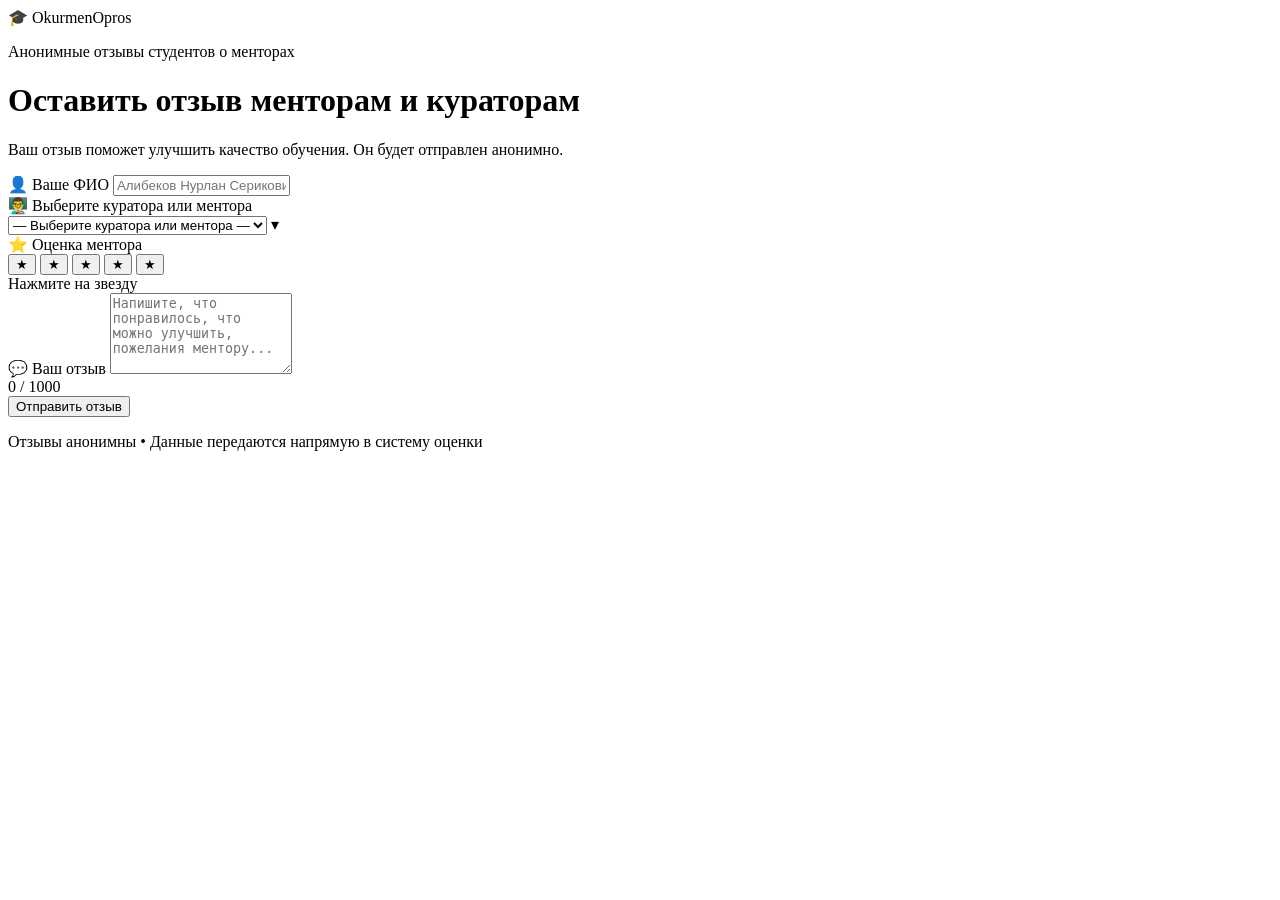
==== index.html @ 2c10abac "Create index.html" ====
<!DOCTYPE html>
<html lang="ru">
<head>
  <meta charset="UTF-8" />
  <meta name="viewport" content="width=device-width, initial-scale=1.0" />
  <title>Отзывы о менторах</title>
  <link rel="stylesheet" href="style.css" />
</head>
<body>

  <div class="page-wrapper">

    <!-- Шапка -->
    <header class="header">
      <div class="header__logo">
        <span class="logo-icon">🎓</span>
        <span class="logo-text">OkurmenOpros</span>
      </div>
      <p class="header__subtitle">Анонимные отзывы студентов о менторах</p>
    </header>

    <!-- Карточка формы -->
    <main class="card" id="formCard">

      <div class="card__title">
        <h1>Оставить отзыв менторам и кураторам</h1>
        <p>Ваш отзыв поможет улучшить качество обучения. Он будет отправлен анонимно.</p>
      </div>

      <form id="reviewForm" novalidate>

        <!-- Шаг 1: ФИО -->
        <div class="form-group">
          <label for="fullName">
            <span class="label-icon">👤</span> Ваше ФИО
          </label>
          <input
            type="text"
            id="fullName"
            name="fullName"
            placeholder="Алибеков Нурлан Серикович"
            autocomplete="name"
          />
          <span class="field-error" id="fullNameError"></span>
        </div>

        <!-- Шаг 2: Выбор ментора -->
        <div class="form-group">
          <label for="mentor">
            <span class="label-icon">👨‍🏫</span> Выберите куратора или ментора
          </label>
          <div class="select-wrapper">
            <select id="mentor" name="mentor">
              <option value="" disabled selected>— Выберите куратора или ментора —</option>
              <optgroup label="👨‍🏫 Менторы">
                <option value="Ментор: Мирбек ">Мирбек</option>
                <option value="Ментор:  Бакыт">Бакыт</option>
                <option value="Ментор: Дастан">Дастан</option>
                <option value="Ментор: Даниель">Даниель</option>
                <option value="Ментор: Гульназ">Гульназ</option>
                <option value="Ментор: Бексултан">Бексултан</option>
                <option value="Ментор: Нурсултан">Нурсултан</option>
                <option value="Ментор: Сезим">Сезим</option>
              </optgroup>
              <optgroup label="🧑‍💼 Кураторы">
                <option value="Куратор: Сезим">Сезим</option>
                <option value="Куратор: Айзат">Айзат</option>
                <option value="Куратор: Айзат">Ясмина</option>
              </optgroup>
            </select>
            <span class="select-arrow">▾</span>
          </div>
          <span class="field-error" id="mentorError"></span>
        </div>

        <!-- Шаг 3: Оценка звёздами -->
        <div class="form-group">
          <label>
            <span class="label-icon">⭐</span> Оценка ментора
          </label>
          <div class="star-rating" id="starRating" role="group" aria-label="Оценка">
            <button type="button" class="star" data-value="1" aria-label="1 звезда">★</button>
            <button type="button" class="star" data-value="2" aria-label="2 звезды">★</button>
            <button type="button" class="star" data-value="3" aria-label="3 звезды">★</button>
            <button type="button" class="star" data-value="4" aria-label="4 звезды">★</button>
            <button type="button" class="star" data-value="5" aria-label="5 звёзд">★</button>
          </div>
          <span class="rating-label" id="ratingLabel">Нажмите на звезду</span>
          <span class="field-error" id="ratingError"></span>
          <input type="hidden" id="ratingValue" name="rating" value="" />
        </div>

        <!-- Шаг 4: Текст отзыва -->
        <div class="form-group">
          <label for="reviewText">
            <span class="label-icon">💬</span> Ваш отзыв
          </label>
          <textarea
            id="reviewText"
            name="reviewText"
            rows="5"
            placeholder="Напишите, что понравилось, что можно улучшить, пожелания ментору..."
          ></textarea>
          <div class="char-counter"><span id="charCount">0</span> / 1000</div>
          <span class="field-error" id="reviewError"></span>
        </div>

        <!-- Кнопка отправки -->
        <button type="submit" class="btn-submit" id="submitBtn">
          <span class="btn-text">Отправить отзыв</span>
          <span class="btn-spinner" id="btnSpinner" hidden>⏳</span>
        </button>



      </form>
    </main>

    <!-- Экран успеха -->
    <div class="success-screen" id="successScreen" hidden>
      <div class="success-icon">✅</div>
      <h2>Отзыв отправлен!</h2>
      <p>Спасибо! Ваш отзыв получен и будет учтён при оценке работы ментора.</p>
      <button class="btn-again" id="btnAgain">Оставить ещё один отзыв</button>
    </div>

    <footer class="footer">
      <p>Отзывы анонимны • Данные передаются напрямую в систему оценки</p>
    </footer>

  </div>

  <script src="script.js"></script>
</body>
</html>
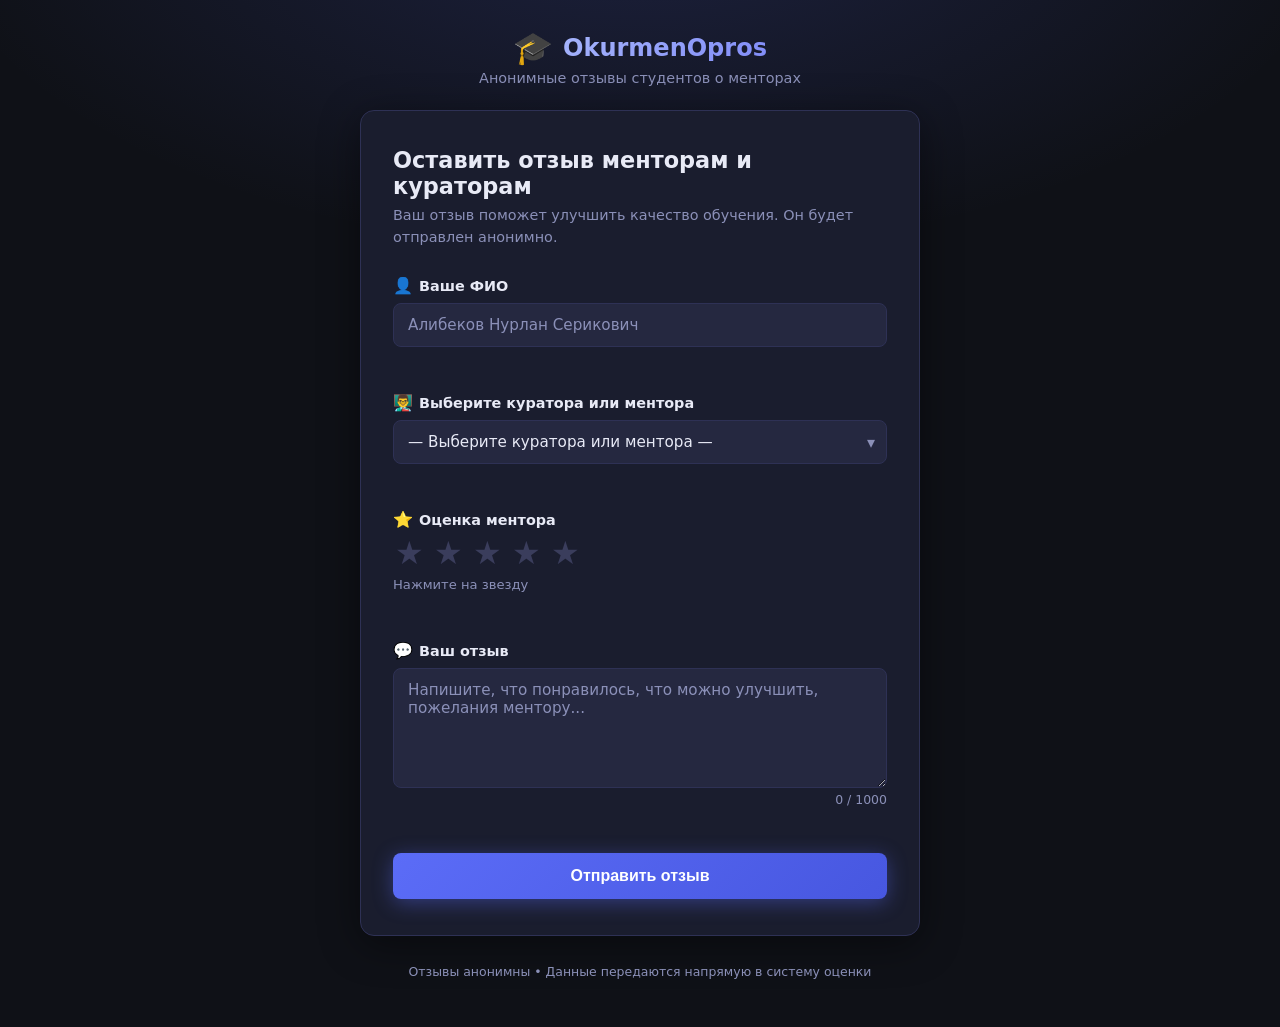
==== commit a9d4ab4a: "Add mentor option for 'Ахмет' in index.html Added an option for mentor 'Ахмет' in the dropdown." ====
--- a/index.html
+++ b/index.html
@@ -61,6 +61,7 @@
                 <option value="Ментор: Бексултан">Бексултан</option>
                 <option value="Ментор: Нурсултан">Нурсултан</option>
                 <option value="Ментор: Сезим">Сезим</option>
+                <option value="Ментор: Ахмет">Ахмет</option>
               </optgroup>
               <optgroup label="🧑‍💼 Кураторы">
                 <option value="Куратор: Сезим">Сезим</option>
--- a/style.css
+++ b/style.css
@@ -0,0 +1,329 @@
+/* ── Reset & Base ─────────────────────────────────────────────────────────── */
+*, *::before, *::after { box-sizing: border-box; margin: 0; padding: 0; }
+
+:root {
+  --primary:      #5b6cf7;
+  --primary-dark: #4757e0;
+  --primary-glow: rgba(91, 108, 247, 0.25);
+  --success:      #22c55e;
+  --danger:       #ef4444;
+  --bg:           #0f1117;
+  --bg-card:      #1a1d2e;
+  --bg-input:     #252840;
+  --border:       #2e3155;
+  --border-focus: #5b6cf7;
+  --text:         #e8eaf6;
+  --text-muted:   #8b90b8;
+  --star-off:     #3a3d5c;
+  --star-on:      #fbbf24;
+  --radius:       14px;
+  --radius-sm:    8px;
+  --shadow:       0 8px 40px rgba(0,0,0,.45);
+  --transition:   .2s ease;
+}
+
+html { scroll-behavior: smooth; }
+
+body {
+  font-family: 'Segoe UI', system-ui, -apple-system, sans-serif;
+  background: var(--bg);
+  color: var(--text);
+  min-height: 100vh;
+  display: flex;
+  flex-direction: column;
+  align-items: center;
+  padding: 24px 16px 48px;
+  background-image:
+    radial-gradient(ellipse 80% 50% at 50% -10%, rgba(91,108,247,.18) 0%, transparent 70%);
+}
+
+/* ── Page wrapper ─────────────────────────────────────────────────────────── */
+.page-wrapper {
+  width: 100%;
+  max-width: 560px;
+  display: flex;
+  flex-direction: column;
+  gap: 24px;
+}
+
+/* ── Header ───────────────────────────────────────────────────────────────── */
+.header {
+  text-align: center;
+  padding-top: 8px;
+}
+
+.header__logo {
+  display: inline-flex;
+  align-items: center;
+  gap: 10px;
+  margin-bottom: 6px;
+}
+
+.logo-icon { font-size: 2rem; line-height: 1; }
+
+.logo-text {
+  font-size: 1.5rem;
+  font-weight: 700;
+  background: linear-gradient(135deg, #a5b4fc, #818cf8);
+  -webkit-background-clip: text;
+  -webkit-text-fill-color: transparent;
+  background-clip: text;
+}
+
+.header__subtitle {
+  color: var(--text-muted);
+  font-size: .9rem;
+}
+
+.report-link {
+  display: inline-block;
+  margin-top: 10px;
+  font-size: .82rem;
+  color: var(--primary);
+  text-decoration: none;
+  border: 1px solid var(--primary);
+  padding: 4px 14px;
+  border-radius: 20px;
+  transition: background .2s, color .2s;
+}
+.report-link:hover {
+  background: var(--primary);
+  color: #fff;
+}
+
+/* ── Card ─────────────────────────────────────────────────────────────────── */
+.card {
+  background: var(--bg-card);
+  border: 1px solid var(--border);
+  border-radius: var(--radius);
+  padding: 36px 32px;
+  box-shadow: var(--shadow);
+}
+
+.card__title { margin-bottom: 28px; }
+.card__title h1 { font-size: 1.4rem; font-weight: 700; margin-bottom: 6px; }
+.card__title p  { color: var(--text-muted); font-size: .9rem; line-height: 1.5; }
+
+/* ── Form groups ──────────────────────────────────────────────────────────── */
+.form-group {
+  display: flex;
+  flex-direction: column;
+  gap: 8px;
+  margin-bottom: 22px;
+}
+
+label {
+  font-size: .9rem;
+  font-weight: 600;
+  color: var(--text);
+  display: flex;
+  align-items: center;
+  gap: 6px;
+}
+.label-icon { font-size: 1rem; }
+
+/* ── Inputs & Textarea ────────────────────────────────────────────────────── */
+input[type="text"],
+textarea,
+select {
+  width: 100%;
+  background: var(--bg-input);
+  border: 1.5px solid var(--border);
+  border-radius: var(--radius-sm);
+  color: var(--text);
+  font-size: .95rem;
+  font-family: inherit;
+  padding: 12px 14px;
+  outline: none;
+  transition: border-color var(--transition), box-shadow var(--transition);
+  appearance: none;
+  -webkit-appearance: none;
+}
+
+input[type="text"]::placeholder,
+textarea::placeholder { color: var(--text-muted); }
+
+input[type="text"]:focus,
+textarea:focus,
+select:focus {
+  border-color: var(--border-focus);
+  box-shadow: 0 0 0 3px var(--primary-glow);
+}
+
+input.is-invalid,
+textarea.is-invalid,
+select.is-invalid {
+  border-color: var(--danger);
+  box-shadow: 0 0 0 3px rgba(239, 68, 68, .2);
+}
+
+textarea { resize: vertical; min-height: 120px; }
+
+/* ── Select ───────────────────────────────────────────────────────────────── */
+.select-wrapper { position: relative; }
+
+.select-wrapper select { padding-right: 36px; cursor: pointer; }
+
+optgroup {
+  color: var(--text-muted);
+  font-size: .82rem;
+  font-weight: 700;
+  text-transform: uppercase;
+  letter-spacing: .04em;
+  background: var(--bg-card);
+}
+
+optgroup option {
+  color: var(--text);
+  font-size: .95rem;
+  font-weight: 400;
+  text-transform: none;
+  background: var(--bg-input);
+  padding: 6px 14px;
+}
+
+.select-arrow {
+  position: absolute;
+  right: 12px;
+  top: 50%;
+  transform: translateY(-50%);
+  color: var(--text-muted);
+  pointer-events: none;
+  font-size: 1rem;
+}
+
+/* ── Star Rating ──────────────────────────────────────────────────────────── */
+.star-rating {
+  display: flex;
+  gap: 6px;
+}
+
+.star {
+  background: none;
+  border: none;
+  cursor: pointer;
+  font-size: 2rem;
+  color: var(--star-off);
+  line-height: 1;
+  padding: 0 2px;
+  transition: color var(--transition), transform var(--transition);
+}
+
+.star:hover,
+.star.active { color: var(--star-on); }
+
+.star:hover { transform: scale(1.2); }
+
+.rating-label {
+  font-size: .82rem;
+  color: var(--text-muted);
+  min-height: 18px;
+}
+
+/* ── Char counter ─────────────────────────────────────────────────────────── */
+.char-counter {
+  text-align: right;
+  font-size: .78rem;
+  color: var(--text-muted);
+  margin-top: -4px;
+}
+
+/* ── Field errors ─────────────────────────────────────────────────────────── */
+.field-error {
+  font-size: .8rem;
+  color: var(--danger);
+  min-height: 16px;
+}
+
+/* ── Submit button ────────────────────────────────────────────────────────── */
+.btn-submit {
+  width: 100%;
+  padding: 14px;
+  background: linear-gradient(135deg, var(--primary), var(--primary-dark));
+  color: #fff;
+  font-size: 1rem;
+  font-weight: 700;
+  border: none;
+  border-radius: var(--radius-sm);
+  cursor: pointer;
+  margin-top: 8px;
+  display: flex;
+  align-items: center;
+  justify-content: center;
+  gap: 8px;
+  transition: opacity var(--transition), transform var(--transition), box-shadow var(--transition);
+  box-shadow: 0 4px 20px rgba(91,108,247,.4);
+}
+
+.btn-submit:hover:not(:disabled) {
+  opacity: .92;
+  transform: translateY(-1px);
+  box-shadow: 0 6px 24px rgba(91,108,247,.55);
+}
+
+.btn-submit:active:not(:disabled) { transform: translateY(0); }
+
+.btn-submit:disabled {
+  opacity: .55;
+  cursor: not-allowed;
+}
+
+.btn-spinner { font-size: 1.1rem; animation: spin 1s linear infinite; }
+@keyframes spin { to { transform: rotate(360deg); } }
+
+/* ── Success screen ───────────────────────────────────────────────────────── */
+.success-screen {
+  background: var(--bg-card);
+  border: 1px solid var(--border);
+  border-radius: var(--radius);
+  padding: 52px 32px;
+  box-shadow: var(--shadow);
+  text-align: center;
+  animation: fadeIn .4s ease;
+}
+
+@keyframes fadeIn {
+  from { opacity: 0; transform: translateY(12px); }
+  to   { opacity: 1; transform: translateY(0); }
+}
+
+.success-icon {
+  font-size: 3.5rem;
+  margin-bottom: 16px;
+  animation: pop .4s cubic-bezier(.34,1.56,.64,1);
+}
+@keyframes pop {
+  from { transform: scale(.5); }
+  to   { transform: scale(1); }
+}
+
+.success-screen h2 { font-size: 1.5rem; margin-bottom: 12px; }
+.success-screen p  { color: var(--text-muted); line-height: 1.6; margin-bottom: 28px; }
+
+.btn-again {
+  background: transparent;
+  border: 1.5px solid var(--primary);
+  color: var(--primary);
+  font-size: .95rem;
+  font-weight: 600;
+  padding: 11px 28px;
+  border-radius: var(--radius-sm);
+  cursor: pointer;
+  transition: background var(--transition), color var(--transition);
+}
+.btn-again:hover { background: var(--primary); color: #fff; }
+
+/* ── Footer ───────────────────────────────────────────────────────────────── */
+.footer {
+  text-align: center;
+  color: var(--text-muted);
+  font-size: .78rem;
+  padding-top: 4px;
+}
+
+/* ── Responsive ───────────────────────────────────────────────────────────── */
+@media (max-width: 480px) {
+  .card { padding: 24px 18px; }
+  .logo-text { font-size: 1.25rem; }
+  .star { font-size: 1.7rem; }
+}
